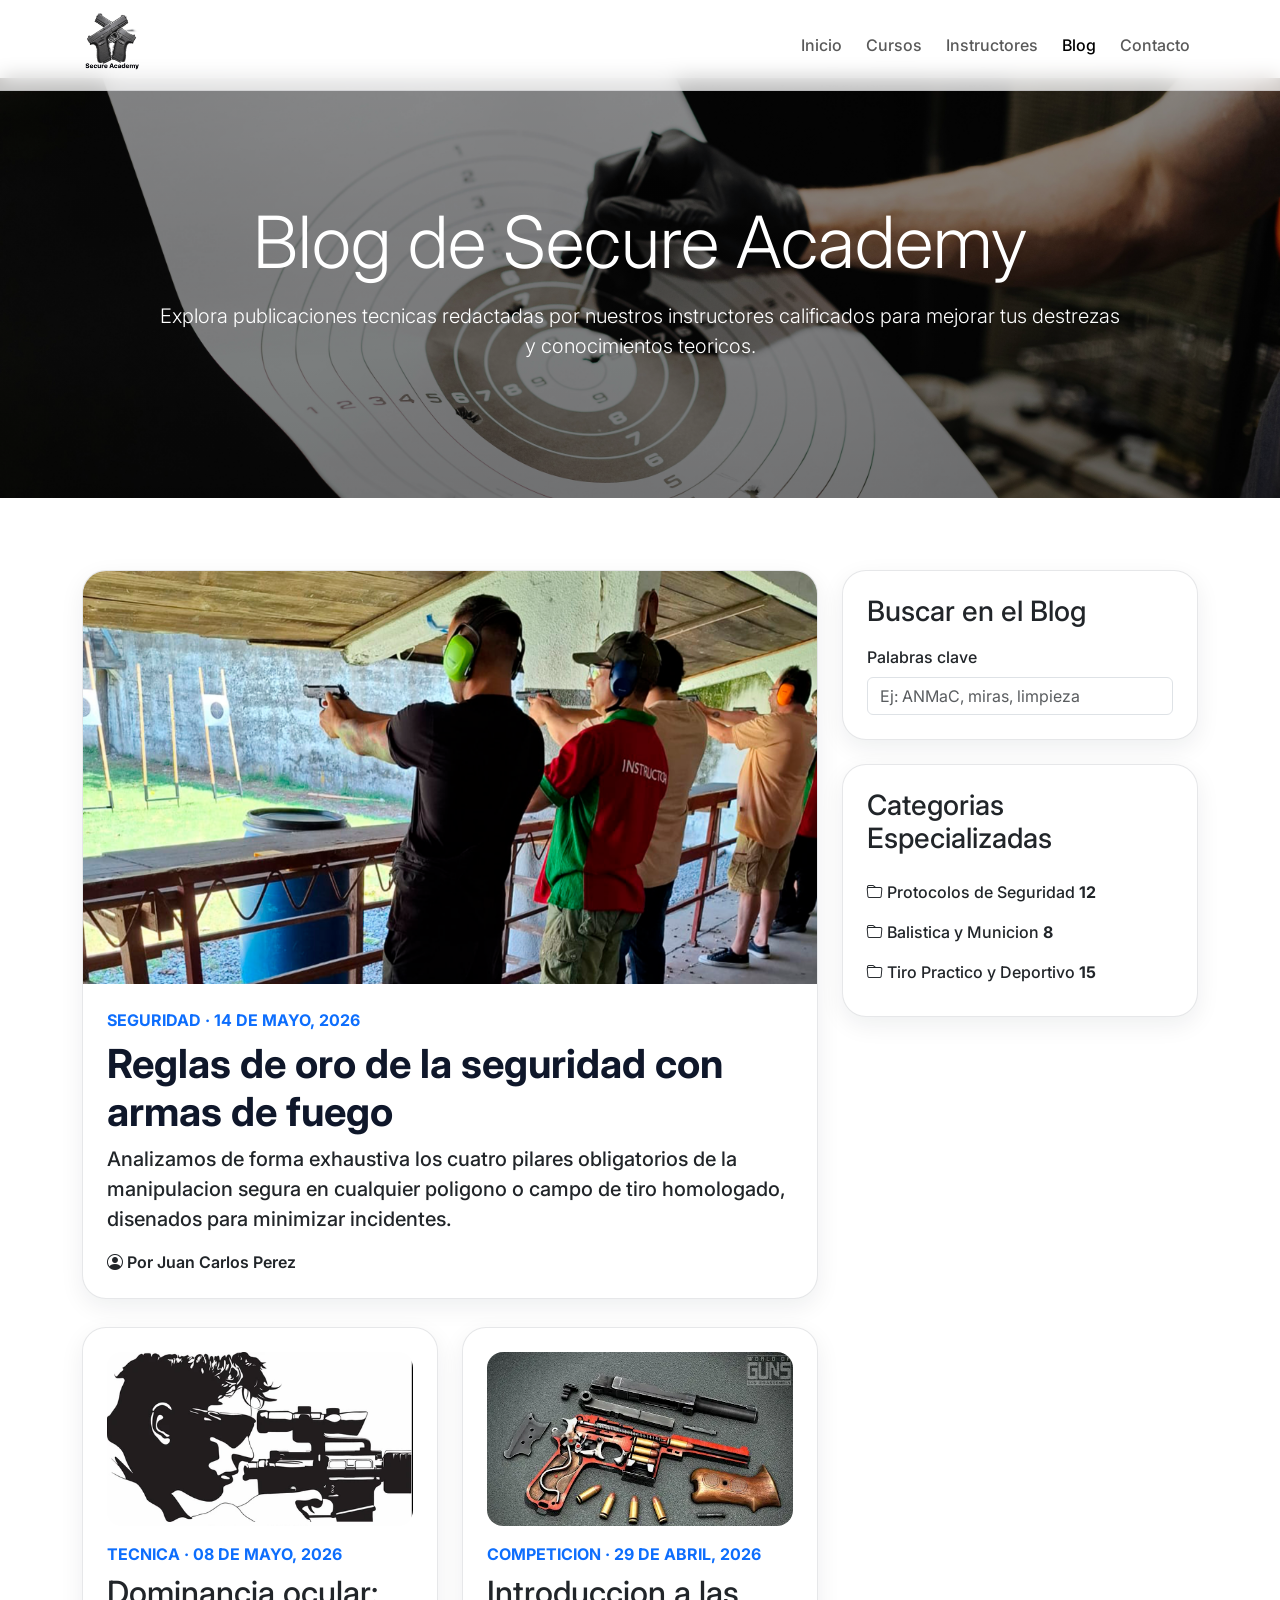
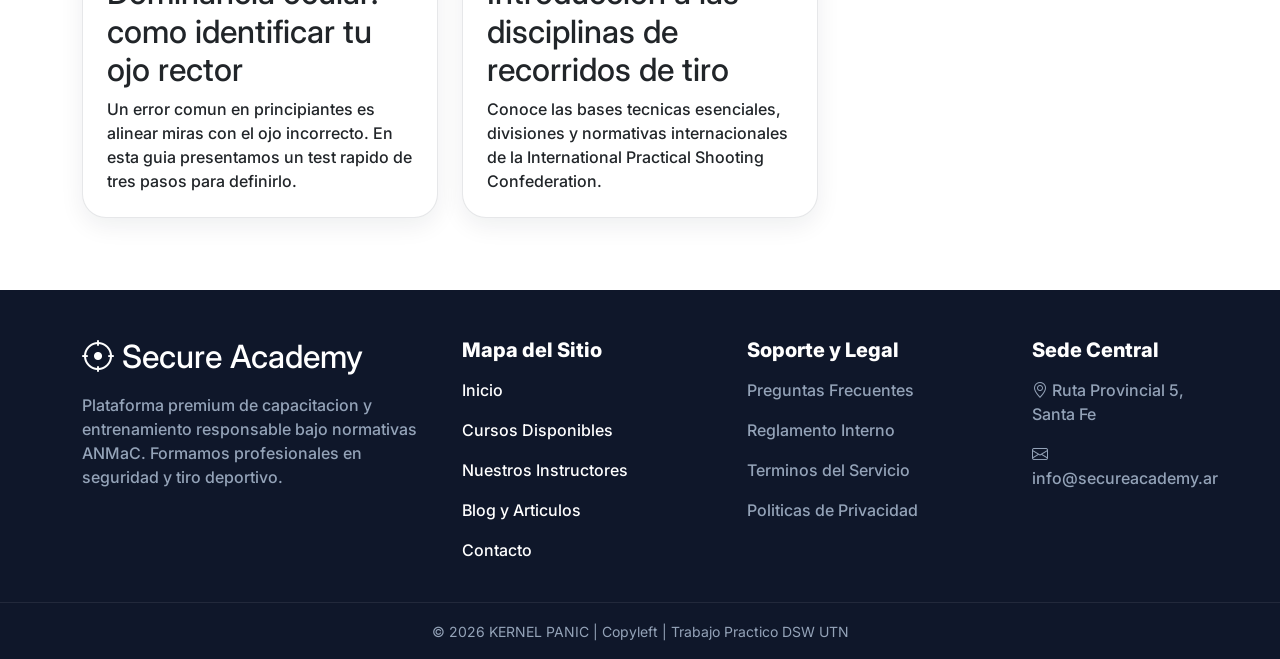
==== blog.html @ 76de5cc0 "Initial Secure Academy site" ====
<!doctype html>
<html lang="es">
<head>
  <meta charset="utf-8">
  <meta name="viewport" content="width=device-width, initial-scale=1">
  <title>Blog | Secure Academy</title>
  <meta name="description" content="Articulos tecnicos de Secure Academy sobre seguridad, tiro deportivo y buenas practicas para entrenamiento responsable en Cordoba.">
  <meta name="keywords" content="blog tiro, seguridad con armas, academia de tiro Cordoba, ANMaC">
  <link rel="preconnect" href="https://fonts.googleapis.com">
  <link rel="preconnect" href="https://fonts.gstatic.com" crossorigin>
  <link href="https://fonts.googleapis.com/css2?family=Inter:wght@400;500;700;800&display=swap" rel="stylesheet">
  <link rel="stylesheet" href="https://cdn.jsdelivr.net/npm/bootstrap@5.3.8/dist/css/bootstrap.min.css">
  <link rel="stylesheet" href="https://cdn.jsdelivr.net/npm/bootstrap-icons@1.11.3/font/bootstrap-icons.min.css">
  <link rel="stylesheet" href="css/styles.css">
</head>
<body>
  <header>
    <nav class="navbar navbar-expand-lg fixed-top site-navbar">
      <div class="container">
        <a class="navbar-brand" href="index.html"><img src="img/logo.png" class="site-logo" alt="Logo de Secure Academy"></a>
        <button class="navbar-toggler" type="button" data-bs-toggle="collapse" data-bs-target="#mainNav" aria-controls="mainNav" aria-expanded="false" aria-label="Abrir menu de navegacion"><span class="navbar-toggler-icon"></span></button>
        <div class="collapse navbar-collapse" id="mainNav">
          <ul class="navbar-nav ms-auto gap-lg-2">
            <li class="nav-item"><a class="nav-link" href="index.html">Inicio</a></li>
            <li class="nav-item"><a class="nav-link" href="cursos.html">Cursos</a></li>
            <li class="nav-item"><a class="nav-link" href="instructores.html">Instructores</a></li>
            <li class="nav-item"><a class="nav-link active" aria-current="page" href="blog.html">Blog</a></li>
            <li class="nav-item"><a class="nav-link" href="contacto.html">Contacto</a></li>
          </ul>
        </div>
      </div>
    </nav>
  </header>

  <main>
    <section class="hero hero-blog">
      <div class="container py-5">
        <h1 class="display-2 text-white mb-3">Blog de Secure Academy</h1>
        <p class="lead text-white mx-auto hero-text-wide">Explora publicaciones tecnicas redactadas por nuestros instructores calificados para mejorar tus destrezas y conocimientos teoricos.</p>
      </div>
    </section>

    <section class="section-block">
      <div class="container">
        <div class="row g-4 align-items-start">
          <div class="col-12 col-md-8">
            <article class="card article-card overflow-hidden h-100">
              <img src="img/blogmain.png" class="card-img-top" alt="Practica guiada en poligono con alumnos durante instruccion tecnica">
              <div class="card-body p-4">
                <p class="text-uppercase text-primary fw-bold mb-2">Seguridad · 14 de Mayo, 2026</p>
                <h2 class="display-6 fw-bold">Reglas de oro de la seguridad con armas de fuego</h2>
                <p class="fs-5">Analizamos de forma exhaustiva los cuatro pilares obligatorios de la manipulacion segura en cualquier poligono o campo de tiro homologado, disenados para minimizar incidentes.</p>
                <p class="mb-0 fw-semibold"><i class="bi bi-person-circle"></i> Por Juan Carlos Perez</p>
              </div>
            </article>
            <div class="row g-4 mt-1">
              <div class="col-12 col-lg-6">
                <article class="card article-card h-100 p-4 bg-white">
                  <img src="img/blog1.png" class="rounded-media mb-3" alt="Ilustracion de francotirador para articulo de dominancia ocular">
                  <p class="text-uppercase text-primary fw-bold mb-2">Tecnica · 08 de Mayo, 2026</p>
                  <h2 class="h2">Dominancia ocular: como identificar tu ojo rector</h2>
                  <p class="mb-0">Un error comun en principiantes es alinear miras con el ojo incorrecto. En esta guia presentamos un test rapido de tres pasos para definirlo.</p>
                </article>
              </div>
              <div class="col-12 col-lg-6">
                <article class="card article-card h-100 p-4 bg-white">
                  <img src="img/blo2.png" class="rounded-media mb-3" alt="Arma de competencia desarmada para mantenimiento y conocimiento tecnico">
                  <p class="text-uppercase text-primary fw-bold mb-2">Competicion · 29 de Abril, 2026</p>
                  <h2 class="h2">Introduccion a las disciplinas de recorridos de tiro</h2>
                  <p class="mb-0">Conoce las bases tecnicas esenciales, divisiones y normativas internacionales de la International Practical Shooting Confederation.</p>
                </article>
              </div>
            </div>
          </div>

          <aside class="col-md-4 d-none d-md-grid gap-4 blog-sidebar">
            <section class="card sidebar-card p-4 bg-white">
              <h2 class="h3 mb-3">Buscar en el Blog</h2>
              <label for="blogSearch" class="form-label">Palabras clave</label>
              <input id="blogSearch" class="form-control" type="search" placeholder="Ej: ANMaC, miras, limpieza">
            </section>

            <section class="card sidebar-card p-4 bg-white">
              <h2 class="h3 mb-3">Categorias Especializadas</h2>
              <ul class="list-unstyled mb-0">
                <li class="py-2"><i class="bi bi-folder"></i> Protocolos de Seguridad <span class="fw-bold">12</span></li>
                <li class="py-2"><i class="bi bi-folder"></i> Balistica y Municion <span class="fw-bold">8</span></li>
                <li class="py-2"><i class="bi bi-folder"></i> Tiro Practico y Deportivo <span class="fw-bold">15</span></li>
              </ul>
            </section>
          </aside>
        </div>

      </div>
    </section>

  </main>

  <footer class="main-footer pt-5">
    <div class="container pb-4">
      <div class="row g-4">
        <section class="col-lg-4"><h4 class="h2 mb-3"><i class="bi bi-crosshair"></i> Secure Academy</h4><p>Plataforma premium de capacitacion y entrenamiento responsable bajo normativas ANMaC. Formamos profesionales en seguridad y tiro deportivo.</p></section>
        <nav class="col-sm-6 col-lg-3" aria-label="Mapa del sitio en pie de pagina"><h5 class="mb-3">Mapa del Sitio</h5><p><a href="index.html">Inicio</a></p><p><a href="cursos.html">Cursos Disponibles</a></p><p><a href="instructores.html">Nuestros Instructores</a></p><p><a href="blog.html">Blog y Articulos</a></p><p><a href="contacto.html">Contacto</a></p></nav>
        <section class="col-sm-6 col-lg-3"><h5 class="mb-3">Soporte y Legal</h5><p>Preguntas Frecuentes</p><p>Reglamento Interno</p><p>Terminos del Servicio</p><p>Politicas de Privacidad</p></section>
        <address class="col-lg-2 mb-0"><h5 class="mb-3">Sede Central</h5><p><i class="bi bi-geo-alt"></i> Ruta Provincial 5, Santa Fe</p><p><i class="bi bi-envelope"></i> info@secureacademy.ar</p></address>
      </div>
    </div>
    <div class="footer-copy text-center py-3"><small>© 2026 KERNEL PANIC | Copyleft | Trabajo Practico DSW UTN</small></div>
  </footer>

  <script src="https://cdn.jsdelivr.net/npm/bootstrap@5.3.8/dist/js/bootstrap.bundle.min.js"></script>
  <script src="js/main.js"></script>
</body>
</html>
---- css/styles.css ----
:root {
  --sa-navy: #0f172a;
  --sa-blue: #0ea5e9;
  --sa-gray: #f8fafc;
  --sa-text: #0f172a;
  --sa-muted: #64748b;
  --sa-muted-soft: #94a3b8;
  --sa-white: #ffffff;
}

body {
  background-color: var(--sa-white);
  color: var(--sa-text);
  font-family: "Inter", system-ui, -apple-system, sans-serif;
  padding-top: 78px;
}

h1,
h2,
h3,
h4,
h5,
h6 {
  color: var(--sa-text);
  font-weight: 800;
}

p,
li,
label,
input,
textarea,
button {
  font-weight: 500;
}

.site-navbar {
  background: rgba(255, 255, 255, 0.75);
  backdrop-filter: blur(10px);
  -webkit-backdrop-filter: blur(10px);
  border-bottom: 1px solid rgba(15, 23, 42, 0.08);
}

.site-logo {
  height: 64px;
  width: auto;
}

.hero {
  position: relative;
  min-height: 420px;
  background-position: center;
  background-size: cover;
  display: grid;
  place-items: center;
  color: var(--sa-white);
  text-align: center;
}

.hero::before {
  content: "";
  position: absolute;
  inset: 0;
  background: linear-gradient(180deg, rgba(0, 0, 0, 0.42), rgba(0, 0, 0, 0.5));
}

.hero > .container {
  position: relative;
  z-index: 1;
}

.hero-home {
  min-height: 84vh;
  background-image: url("../img/1.png");
}

.hero-cursos {
  background-image: url("../img/headcursos.jpg");
}

.hero-instructores {
  background-image: url("../img/headprofesionales.jpg");
}

.hero-blog {
  background-image: url("../img/headblog.jpg");
}

.hero-contacto {
  background-image: url("../img/headcotacto.png");
}

.section-block {
  padding: 4.5rem 0;
}

.card-glass {
  background: rgba(255, 255, 255, 0.95);
  border: 1px solid rgba(15, 23, 42, 0.08);
  box-shadow: 0 10px 30px rgba(15, 23, 42, 0.08);
  border-radius: 1.5rem;
}

.soft-card,
.course-card,
.instructor-card,
.article-card,
.sidebar-card {
  border-radius: 1.5rem;
  border: 1px solid rgba(15, 23, 42, 0.1);
  box-shadow: 0 8px 24px rgba(15, 23, 42, 0.07);
  transition: transform 0.3s ease, box-shadow 0.3s ease;
}

.soft-card:hover,
.course-card:hover,
.instructor-card:hover,
.article-card:hover,
.sidebar-card:hover {
  transform: translateY(-6px);
  box-shadow: 0 16px 34px rgba(15, 23, 42, 0.12);
}

.course-card .card-img-top {
  aspect-ratio: 16/9;
  object-fit: cover;
}

.rounded-media {
  border-radius: 1rem;
  width: 100%;
  object-fit: cover;
}

.price-row {
  border-top: 1px solid rgba(15, 23, 42, 0.1);
  padding-top: 1rem;
}

.avatar {
  width: 88px;
  height: 88px;
  border-radius: 50%;
  object-fit: cover;
}

.main-footer {
  background-color: var(--sa-navy);
  color: var(--sa-muted-soft);
}

.main-footer h4,
.main-footer h5,
.main-footer a {
  color: #ffffff;
}

.main-footer a {
  text-decoration: none;
}

.main-footer a:hover {
  color: #bae6fd;
}

.footer-copy {
  border-top: 1px solid rgba(255, 255, 255, 0.08);
  color: #94a3b8;
}

.map-frame {
  width: 100%;
  height: 380px;
  border: 0;
  border-radius: 1rem;
}

.hero-text-narrow {
  max-width: 760px;
}

.hero-text-medium {
  max-width: 860px;
}

.hero-text-wide {
  max-width: 960px;
}

.toast-stack {
  z-index: 1080;
}

.hero-home h1 {
  font-family: "Inter", system-ui, -apple-system, sans-serif;
  font-weight: 800;
}

.hero-home .lead {
  font-family: "Inter", system-ui, -apple-system, sans-serif;
  font-weight: 500;
}

@media (max-width: 991.98px) {
  .hero-home {
    min-height: 70vh;
  }
  .section-block {
    padding: 3.5rem 0;
  }
}
@media (min-width: 768px) and (max-width: 991.98px) {
  .blog-sidebar {
    position: sticky;
    top: 96px;
  }
}
@media (max-width: 767.98px) {
  body {
    padding-top: 72px;
  }
  .site-logo {
    height: 56px;
  }
  .hero {
    min-height: 360px;
  }
  .hero-home {
    min-height: 68vh;
  }
}

/*# sourceMappingURL=styles.css.map */
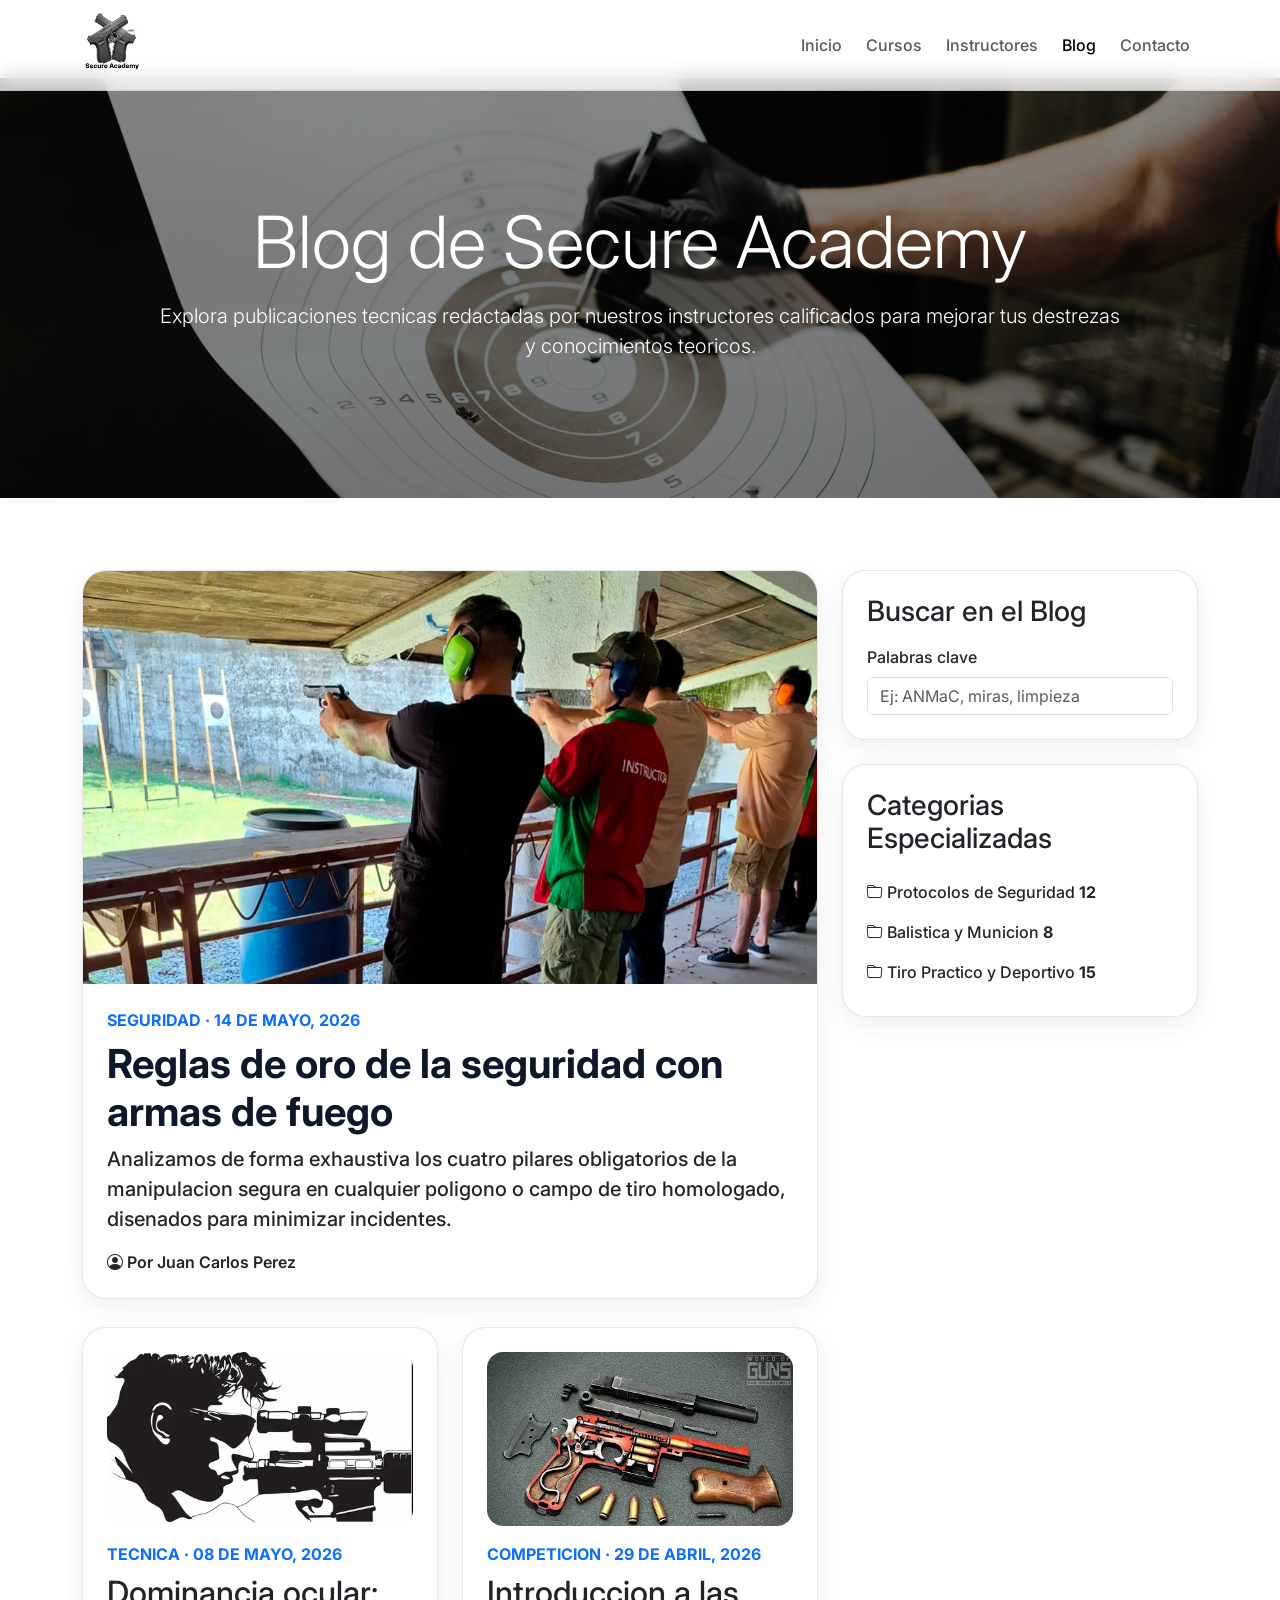
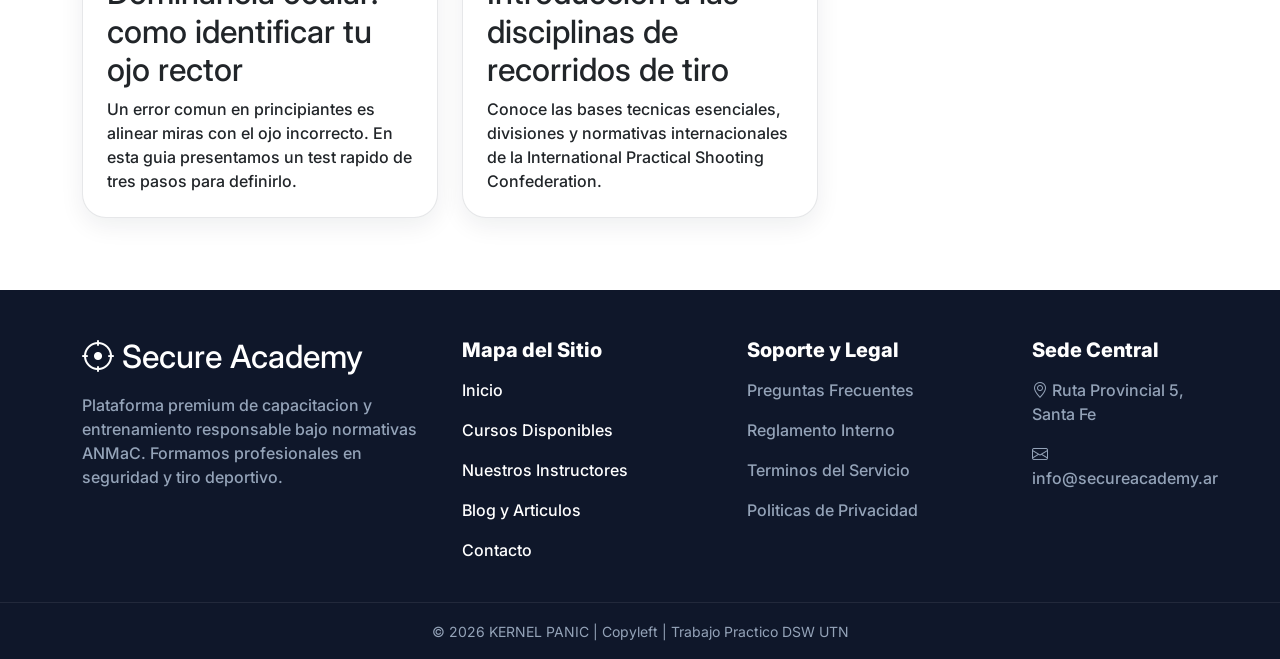
==== commit 63435b35: "Ajuste de imagenes para mejorar el performance" ====
--- a/blog.html
+++ b/blog.html
@@ -4,8 +4,8 @@
   <meta charset="utf-8">
   <meta name="viewport" content="width=device-width, initial-scale=1">
   <title>Blog | Secure Academy</title>
-  <meta name="description" content="Articulos tecnicos de Secure Academy sobre seguridad, tiro deportivo y buenas practicas para entrenamiento responsable en Cordoba.">
-  <meta name="keywords" content="blog tiro, seguridad con armas, academia de tiro Cordoba, ANMaC">
+  <meta name="description" content="Articulos tecnicos de Secure Academy sobre seguridad, tiro deportivo y buenas practicas para entrenamiento responsable en Santa Fe.">
+  <meta name="keywords" content="blog tiro, seguridad con armas, academia de tiro Santa Fe, ANMaC">
   <link rel="preconnect" href="https://fonts.googleapis.com">
   <link rel="preconnect" href="https://fonts.gstatic.com" crossorigin>
   <link href="https://fonts.googleapis.com/css2?family=Inter:wght@400;500;700;800&display=swap" rel="stylesheet">
@@ -17,7 +17,7 @@
   <header>
     <nav class="navbar navbar-expand-lg fixed-top site-navbar">
       <div class="container">
-        <a class="navbar-brand" href="index.html"><img src="img/logo.png" class="site-logo" alt="Logo de Secure Academy"></a>
+        <a class="navbar-brand" href="index.html"><img src="img/logo.webp" class="site-logo" alt="Logo de Secure Academy"></a>
         <button class="navbar-toggler" type="button" data-bs-toggle="collapse" data-bs-target="#mainNav" aria-controls="mainNav" aria-expanded="false" aria-label="Abrir menu de navegacion"><span class="navbar-toggler-icon"></span></button>
         <div class="collapse navbar-collapse" id="mainNav">
           <ul class="navbar-nav ms-auto gap-lg-2">
@@ -45,7 +45,7 @@
         <div class="row g-4 align-items-start">
           <div class="col-12 col-md-8">
             <article class="card article-card overflow-hidden h-100">
-              <img src="img/blogmain.png" class="card-img-top" alt="Practica guiada en poligono con alumnos durante instruccion tecnica">
+              <img src="img/blogmain.webp" class="card-img-top" alt="Practica guiada en poligono con alumnos durante instruccion tecnica">
               <div class="card-body p-4">
                 <p class="text-uppercase text-primary fw-bold mb-2">Seguridad · 14 de Mayo, 2026</p>
                 <h2 class="display-6 fw-bold">Reglas de oro de la seguridad con armas de fuego</h2>
@@ -56,7 +56,7 @@
             <div class="row g-4 mt-1">
               <div class="col-12 col-lg-6">
                 <article class="card article-card h-100 p-4 bg-white">
-                  <img src="img/blog1.png" class="rounded-media mb-3" alt="Ilustracion de francotirador para articulo de dominancia ocular">
+                  <img src="img/blog1.webp" class="rounded-media mb-3" alt="Ilustracion de francotirador para articulo de dominancia ocular">
                   <p class="text-uppercase text-primary fw-bold mb-2">Tecnica · 08 de Mayo, 2026</p>
                   <h2 class="h2">Dominancia ocular: como identificar tu ojo rector</h2>
                   <p class="mb-0">Un error comun en principiantes es alinear miras con el ojo incorrecto. En esta guia presentamos un test rapido de tres pasos para definirlo.</p>
@@ -64,7 +64,7 @@
               </div>
               <div class="col-12 col-lg-6">
                 <article class="card article-card h-100 p-4 bg-white">
-                  <img src="img/blo2.png" class="rounded-media mb-3" alt="Arma de competencia desarmada para mantenimiento y conocimiento tecnico">
+                  <img src="img/blo2.webp" class="rounded-media mb-3" alt="Arma de competencia desarmada para mantenimiento y conocimiento tecnico">
                   <p class="text-uppercase text-primary fw-bold mb-2">Competicion · 29 de Abril, 2026</p>
                   <h2 class="h2">Introduccion a las disciplinas de recorridos de tiro</h2>
                   <p class="mb-0">Conoce las bases tecnicas esenciales, divisiones y normativas internacionales de la International Practical Shooting Confederation.</p>
--- a/css/styles.css
+++ b/css/styles.css
@@ -71,23 +71,23 @@
 
 .hero-home {
   min-height: 84vh;
-  background-image: url("../img/1.png");
+  background-image: url("../img/1.webp");
 }
 
 .hero-cursos {
-  background-image: url("../img/headcursos.jpg");
+  background-image: url("../img/headcursos.webp");
 }
 
 .hero-instructores {
-  background-image: url("../img/headprofesionales.jpg");
+  background-image: url("../img/headprofesionales.webp");
 }
 
 .hero-blog {
-  background-image: url("../img/headblog.jpg");
+  background-image: url("../img/headblog.webp");
 }
 
 .hero-contacto {
-  background-image: url("../img/headcotacto.png");
+  background-image: url("../img/headcotacto.webp");
 }
 
 .section-block {
